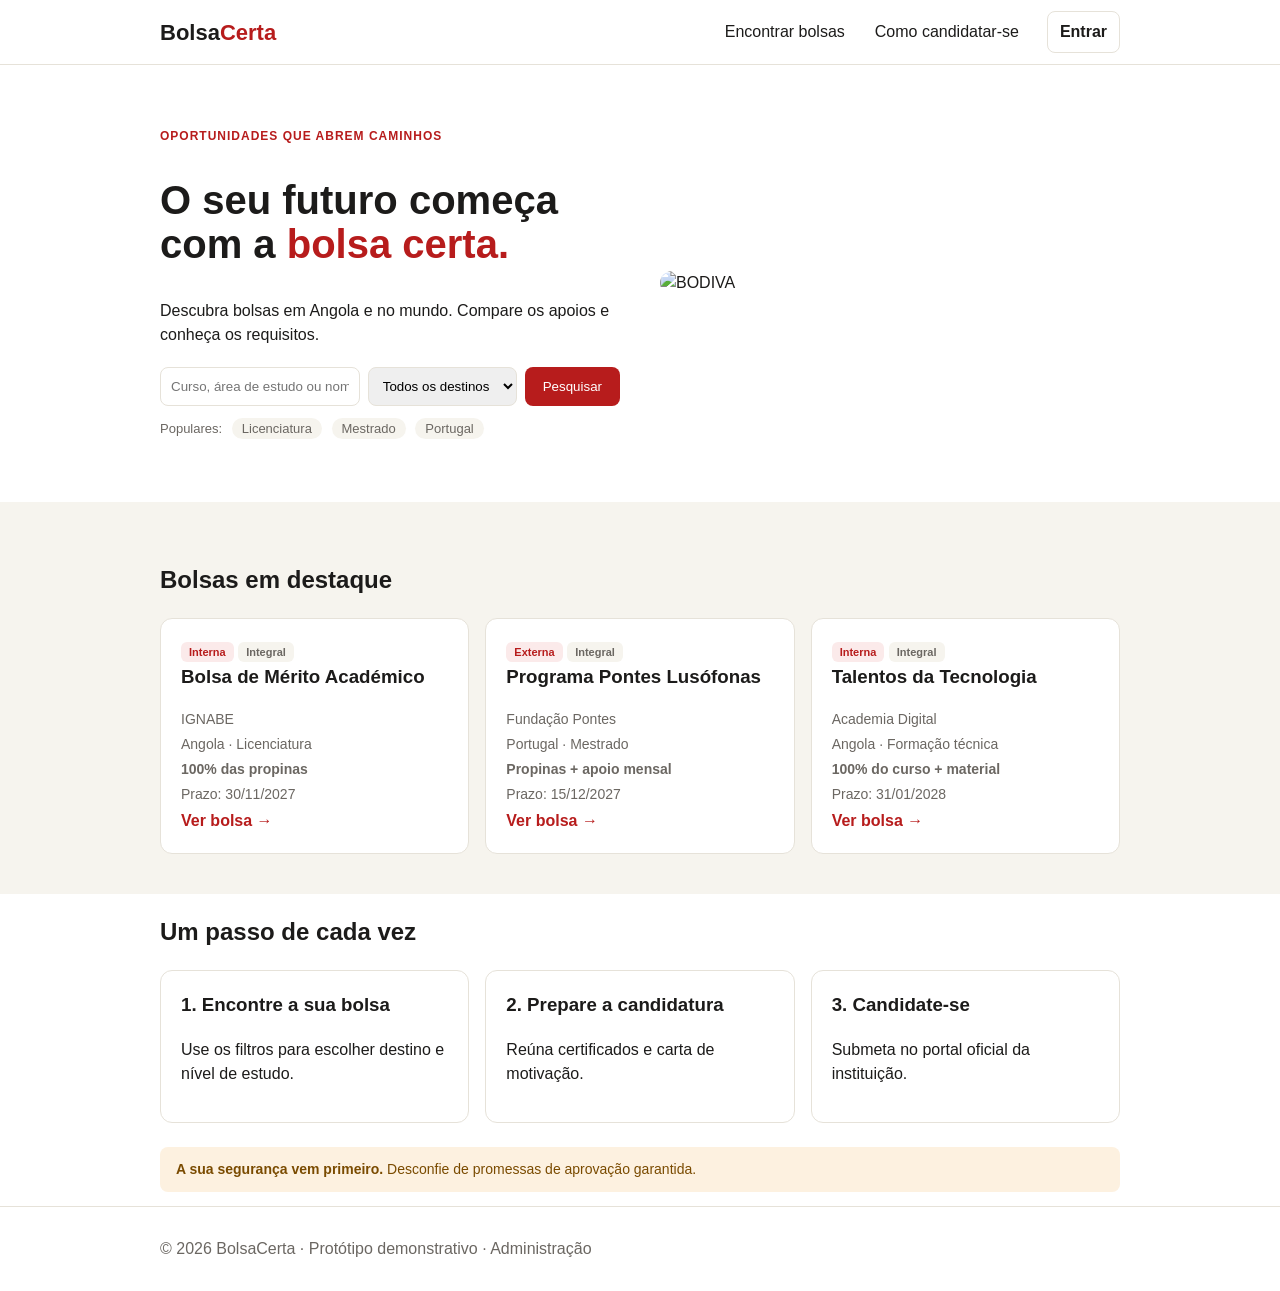
==== index.html @ 744cbef4 "Add files via upload" ====
<!DOCTYPE html>
<html lang="pt">
<head>
  <meta charset="utf-8">
  <meta name="viewport" content="width=device-width, initial-scale=1">
  <title>BolsaCerta</title>
  <!-- Eu ligo aqui o ficheiro de estilo (CSS) a esta página -->
  <link rel="stylesheet" href="estilo.css">
</head>
<body>

  <!-- 1. CABEÇALHO: eu ponho o logo, o menu e o botão Entrar -->
  <header>
    <div class="caixa">
      <a class="logo" href="index.html">Bolsa<span>Certa</span></a>
      <!-- Cada link do menu tem um ícone (emoji) e um texto -->
      <nav>
        <a href="catalogo.html">Encontrar bolsas</a>
        <a href="index.html#passos">Como candidatar-se</a>
        <a class="entrar" href="#">Entrar</a>
      </nav>
    </div>
  </header>

  <!-- 2. HERO: eu coloco o título, a pesquisa e a imagem -->
  <section class="hero caixa">
    <div class="hero-texto">
      <p class="etiqueta">OPORTUNIDADES QUE ABREM CAMINHOS</p>
      <h1>O seu futuro começa com a <span>bolsa certa.</span></h1>
      <p>Descubra bolsas em Angola e no mundo. Compare os apoios e conheça os requisitos.</p>

      <!-- Neste formulário eu uso o id="form-pesquisa" para o JavaScript o encontrar -->
      <form id="form-pesquisa">
        <input id="q" type="text" placeholder="Curso, área de estudo ou nome da bolsa">
        <select id="tipo">
          <option value="">Todos os destinos</option>
          <option value="interna">Em Angola</option>
          <option value="externa">No estrangeiro</option>
        </select>
        <button type="submit">Pesquisar</button>
      </form>

      <!-- Pesquisas rápidas: cada link já leva ao catálogo com a palavra escolhida -->
      <p class="populares">
        Populares:
        <a href="catalogo.html?q=Licenciatura">Licenciatura</a>
        <a href="catalogo.html?q=Mestrado">Mestrado</a>
        <a href="catalogo.html?q=Portugal">Portugal</a>
      </p>
    </div>

    <!-- Eu guardo a imagem do IGNABE na pasta img com o nome ignabe.jpg -->
    <img src="img/banner_bolsa_de_estudo.jpg" alt="BODIVA">
  </section>

  <!-- 3. DESTAQUES: eu deixo a div vazia e o JavaScript preenche-a com os cartões -->
  <section class="cinza">
    <div class="caixa">
      <h2>Bolsas em destaque</h2>
      <div id="destaques" class="cartoes"></div>
    </div>
  </section>

  <!-- 4. PASSOS: eu explico em 3 passos como funciona -->
  <section id="passos" class="caixa">
    <h2>Um passo de cada vez</h2>
    <div class="cartoes">
      <div class="cartao"><h3>1. Encontre a sua bolsa</h3><p>Use os filtros para escolher destino e nível de estudo.</p></div>
      <div class="cartao"><h3>2. Prepare a candidatura</h3><p>Reúna certificados e carta de motivação.</p></div>
      <div class="cartao"><h3>3. Candidate-se</h3><p>Submeta no portal oficial da instituição.</p></div>
    </div>
    <p class="aviso"><b>A sua segurança vem primeiro.</b> Desconfie de promessas de aprovação garantida.</p>
  </section>

  <!-- 5. RODAPÉ -->
  <footer>
    <div class="caixa">© 2026 BolsaCerta · Protótipo demonstrativo · <a href="admin.html">Administração</a></div>
  </footer>

  <!-- Eu ponho o JavaScript no fim para a página já existir quando ele correr -->
  <script src="dados.js"></script>
  <script src="script.js"></script>
</body>
</html>
---- estilo.css ----
/* ===== CORES: eu guardo-as em variáveis para as usar em vários sítios ===== */
:root {
  --vermelho: #b71c1c;
  --vermelho-claro: #fbeaea;
  --cinza: #f6f4ee;
  --texto: #1c1b1a;
  --borda: #e6e2d9;
}

/* ===== GERAL ===== */
* { box-sizing: border-box; }   /* assim o padding não aumenta o tamanho das caixas */
body {
  margin: 0;                    /* tiro a margem que o navegador põe por defeito */
  font-family: Arial, sans-serif;
  color: var(--texto);
  line-height: 1.5;
}
a { color: inherit; text-decoration: none; }

/* Eu uso a .caixa para centrar o conteúdo e limitar a largura */
.caixa {
  max-width: 1000px;
  margin: 0 auto;      /* auto nos lados = centrado */
  padding: 0 20px;
}

/* ===== CABEÇALHO ===== */
header { border-bottom: 1px solid var(--borda); }
header .caixa {
  display: flex;                    /* ponho logo e menu na mesma linha */
  justify-content: space-between;   /* um à esquerda, outro à direita */
  align-items: center;              /* alinho ao meio na vertical */
  height: 64px;
}
.logo { font-size: 22px; font-weight: bold; }
.logo span { color: var(--vermelho); }

/* Menu: cada link é uma "pílula" e muda de cor quando passo o rato (hover) */
nav { display: flex; align-items: center; gap: 6px; }
nav a {
  padding: 8px 12px;
  border-radius: 8px;
  transition: 0.2s;                 /* a mudança de cor fica suave */
}
nav a:hover {                       /* :hover = quando o rato está em cima */
  background: var(--vermelho-claro);
  color: var(--vermelho);
}
/* O botão Entrar tem um aspeto diferente dos outros links */
nav a.entrar { border: 1px solid var(--borda); font-weight: bold; margin-left: 10px; }
nav a.entrar:hover { background: var(--vermelho); color: white; }

/* ===== HERO ===== */
.hero {
  display: flex;        /* texto e imagem lado a lado */
  gap: 40px;
  align-items: center;
  padding-top: 50px;
  padding-bottom: 50px;
}
.hero-texto { flex: 1; }    /* o texto ocupa metade */
.hero img { flex: 1; width: 50%; border-radius: 12px; }
.etiqueta { font-size: 12px; font-weight: bold; color: var(--vermelho); letter-spacing: 1px; }
h1 { font-size: 40px; line-height: 1.1; }
h1 span { color: var(--vermelho); }

/* ===== FORMULÁRIO ===== */
form { display: flex; gap: 8px; margin-top: 20px; }
input, select { padding: 10px; border: 1px solid var(--borda); border-radius: 8px; }
input { flex: 1; }
input:focus, select:focus { outline: 2px solid var(--vermelho); }   /* destaque ao clicar */
button {
  padding: 10px 18px;
  background: var(--vermelho);
  color: white;
  border: 0;
  border-radius: 8px;
  cursor: pointer;
  transition: 0.2s;
}
button:hover { background: #8f1414; }   /* vermelho mais escuro no hover */

/* Pesquisas populares */
.populares { font-size: 13px; color: #6b6762; }
.populares a {
  background: var(--cinza);
  padding: 3px 10px;
  border-radius: 20px;
  margin-left: 6px;
}
.populares a:hover { background: var(--vermelho); color: white; }

/* ===== SECÇÕES E CARTÕES ===== */
section { padding: 40px 0; }
.cinza { background: var(--cinza); }
.cartoes {
  display: grid;                          /* grelha */
  grid-template-columns: repeat(3, 1fr);  /* 3 colunas iguais */
  gap: 16px;
}
.cartao {
  background: white;
  border: 1px solid var(--borda);
  border-radius: 12px;
  padding: 20px;
  transition: 0.2s;
}
/* No hover, o cartão sobe um bocadinho e ganha sombra */
.cartao:hover {
  transform: translateY(-4px);
  box-shadow: 0 8px 20px rgba(0, 0, 0, 0.1);
  border-color: var(--vermelho);
}
.cartao h3 { margin-top: 0; }
.cartao .detalhe { color: #6b6762; font-size: 14px; margin: 4px 0; }
.cartao .tag {
  display: inline-block;
  font-size: 11px;
  font-weight: bold;
  background: var(--vermelho-claro);
  color: var(--vermelho);
  padding: 2px 8px;
  border-radius: 6px;
}
.cartao a.ver { color: var(--vermelho); font-weight: bold; }
.cartao a.ver:hover { text-decoration: underline; }

.aviso { background: #fdf1e0; color: #7a4b00; padding: 12px 16px; border-radius: 8px; margin-top: 24px; font-size: 14px; }
footer { padding: 30px 0; border-top: 1px solid var(--borda); color: #6b6762; }

/* ===== TELEMÓVEL (simples): em ecrãs pequenos eu ponho tudo em coluna ===== */
@media (max-width: 700px) {
  header .caixa { height: auto; flex-direction: column; padding: 10px 20px; }
  nav { flex-wrap: wrap; justify-content: center; }
  .hero, form { flex-direction: column; }
  .hero img { width: 100%; }
  .cartoes { grid-template-columns: 1fr; }
}

/* ===== PÁGINAS NOVAS: CATÁLOGO E ADMINISTRAÇÃO ===== */
.titulo-pagina { font-size: 30px; margin-top: 30px; }
.detalhe-texto { color: #6b6762; font-size: 14px; }
.cartao .cinza-tag { background: var(--cinza); color: #6b6762; }
main { padding-bottom: 40px; }

/* Filtros: eu ponho os campos todos na mesma linha */
.filtros { display: flex; gap: 8px; flex-wrap: wrap; margin: 20px 0; }
.filtros input { min-width: 220px; }
button.secundario { background: white; color: var(--texto); border: 1px solid var(--borda); }
button.secundario:hover { background: var(--cinza); }

/* Formulário do admin: duas colunas */
.form-admin {
  display: grid;
  grid-template-columns: repeat(2, 1fr);
  gap: 14px;
  background: var(--cinza);
  padding: 20px;
  border-radius: 12px;
}
.form-admin label { display: flex; flex-direction: column; gap: 4px; font-size: 14px; font-weight: bold; }
.form-admin button { grid-column: 1 / 3; }   /* o botão ocupa as duas colunas */
.mensagem { color: #1f6b45; font-weight: bold; }

/* Tabela */
table { width: 100%; border-collapse: collapse; font-size: 14px; }
th, td { text-align: left; padding: 10px; border-bottom: 1px solid var(--borda); }
th { background: var(--cinza); }
button.remover { background: white; color: var(--vermelho); border: 1px solid var(--vermelho); padding: 5px 10px; }
button.remover:hover { background: var(--vermelho); color: white; }

@media (max-width: 700px) {
  .form-admin { grid-template-columns: 1fr; }
  .form-admin button { grid-column: 1; }
  .filtros { flex-direction: column; }
}
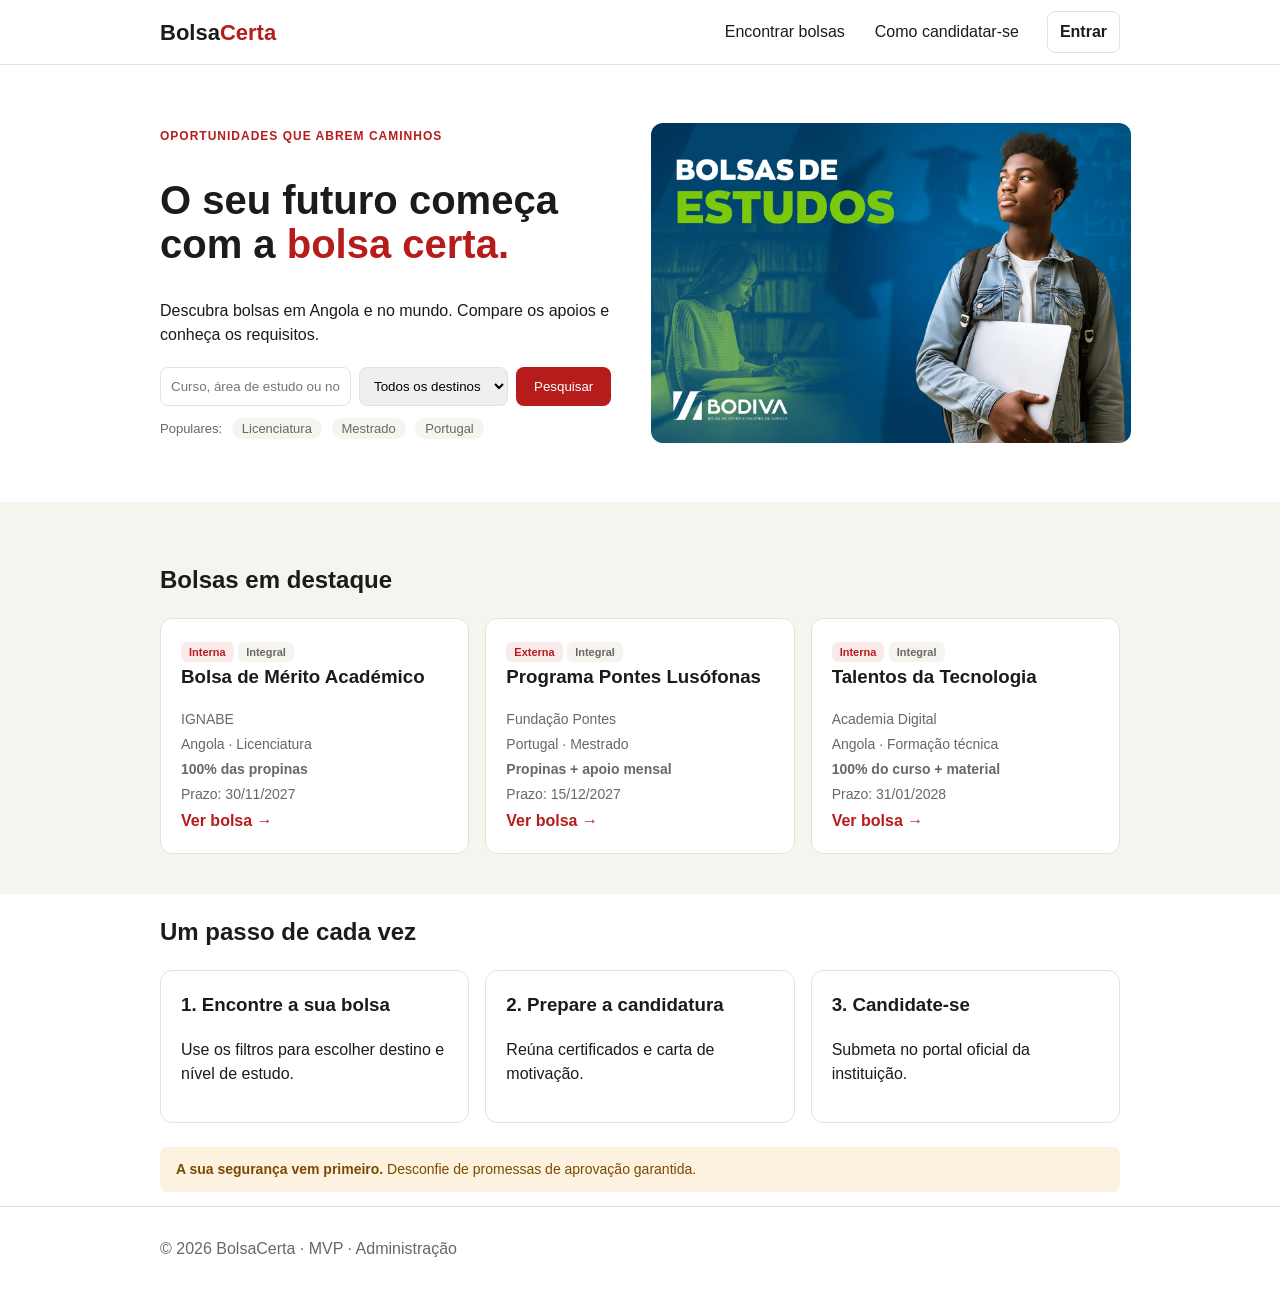
==== commit 28be4e12: "Update index.html" ====
--- a/index.html
+++ b/index.html
@@ -74,7 +74,7 @@
 
   <!-- 5. RODAPÉ -->
   <footer>
-    <div class="caixa">© 2026 BolsaCerta · Protótipo demonstrativo · <a href="admin.html">Administração</a></div>
+    <div class="caixa">© 2026 BolsaCerta · MVP · <a href="admin.html">Administração</a></div>
   </footer>
 
   <!-- Eu ponho o JavaScript no fim para a página já existir quando ele correr -->
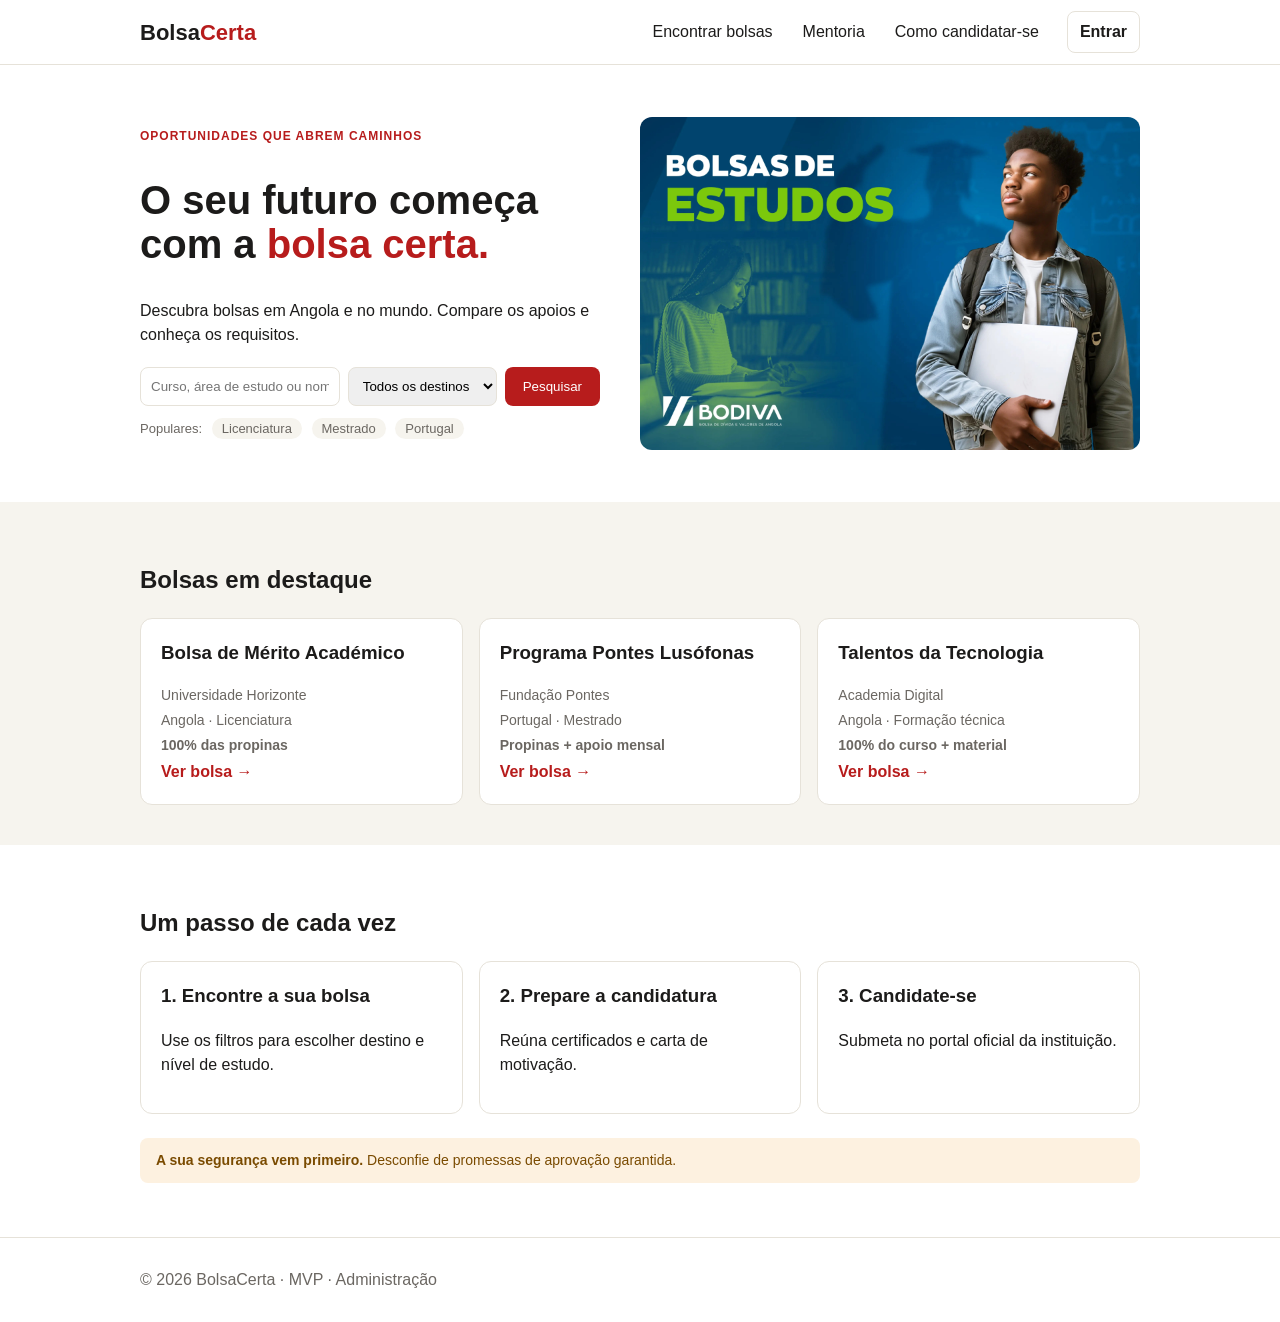
==== commit 956ad5b5: "Added mentoria, detalhes das bolsas e mais algumas coisas..." ====
--- a/index.html
+++ b/index.html
@@ -16,6 +16,7 @@
       <!-- Cada link do menu tem um ícone (emoji) e um texto -->
       <nav>
         <a href="catalogo.html">Encontrar bolsas</a>
+        <a href="mentoria.html">Mentoria</a>
         <a href="index.html#passos">Como candidatar-se</a>
         <a class="entrar" href="#">Entrar</a>
       </nav>
@@ -81,4 +82,4 @@
   <script src="dados.js"></script>
   <script src="script.js"></script>
 </body>
-</html>
+</html>
--- a/estilo.css
+++ b/estilo.css
@@ -21,7 +21,7 @@
 .caixa {
   max-width: 1000px;
   margin: 0 auto;      /* auto nos lados = centrado */
-  padding: 0 20px;
+  padding: 1 20px;
 }
 
 /* ===== CABEÇALHO ===== */
@@ -174,3 +174,53 @@
   .form-admin button { grid-column: 1; }
   .filtros { flex-direction: column; }
 }
+
+/* Checkbox de destaque no admin */
+.form-admin .check { flex-direction: row; align-items: center; }
+.form-admin .check input { flex: none; }
+
+/* ===== PÁGINA DE MENTORIA ===== */
+.hero .botao, .chamada .botao {
+  display: inline-block;
+  padding: 10px 18px;
+  background: var(--vermelho);
+  color: white;
+  border-radius: 8px;
+  font-weight: bold;
+  transition: 0.2s;
+}
+.botao:hover { background: #8f1414; }
+
+.pontos { list-style: none; padding: 0; display: flex; gap: 16px; flex-wrap: wrap; font-size: 14px; font-weight: bold; }
+.pontos li::before { content: "✓ "; color: var(--vermelho); }
+
+
+.num { font-size: 12px; font-weight: bold; color: var(--vermelho); }
+
+/* Caixa com o convite depois dos erros */
+.chamada {
+  display: flex;
+  justify-content: space-between;
+  align-items: center;
+  gap: 16px;
+  background: var(--vermelho-claro);
+  padding: 16px 20px;
+  border-radius: 12px;
+  margin-top: 20px;
+}
+.chamada p { margin: 0; }
+
+/* Formulário de pedido (reaproveita o .form-admin) */
+.form-admin .larga { grid-column: 1 / 3; }
+textarea { padding: 10px; border: 1px solid var(--borda); border-radius: 8px; font-family: inherit; }
+textarea:focus { outline: 2px solid var(--vermelho); }
+
+/* Perguntas frequentes */
+details { border-bottom: 1px solid var(--borda); padding: 12px 0; }
+summary { cursor: pointer; font-weight: bold; }
+details p { color: #6b6762; margin-bottom: 0; }
+
+@media (max-width: 700px) {
+  .chamada { flex-direction: column; align-items: flex-start; }
+  .form-admin .larga { grid-column: 1; }
+}
